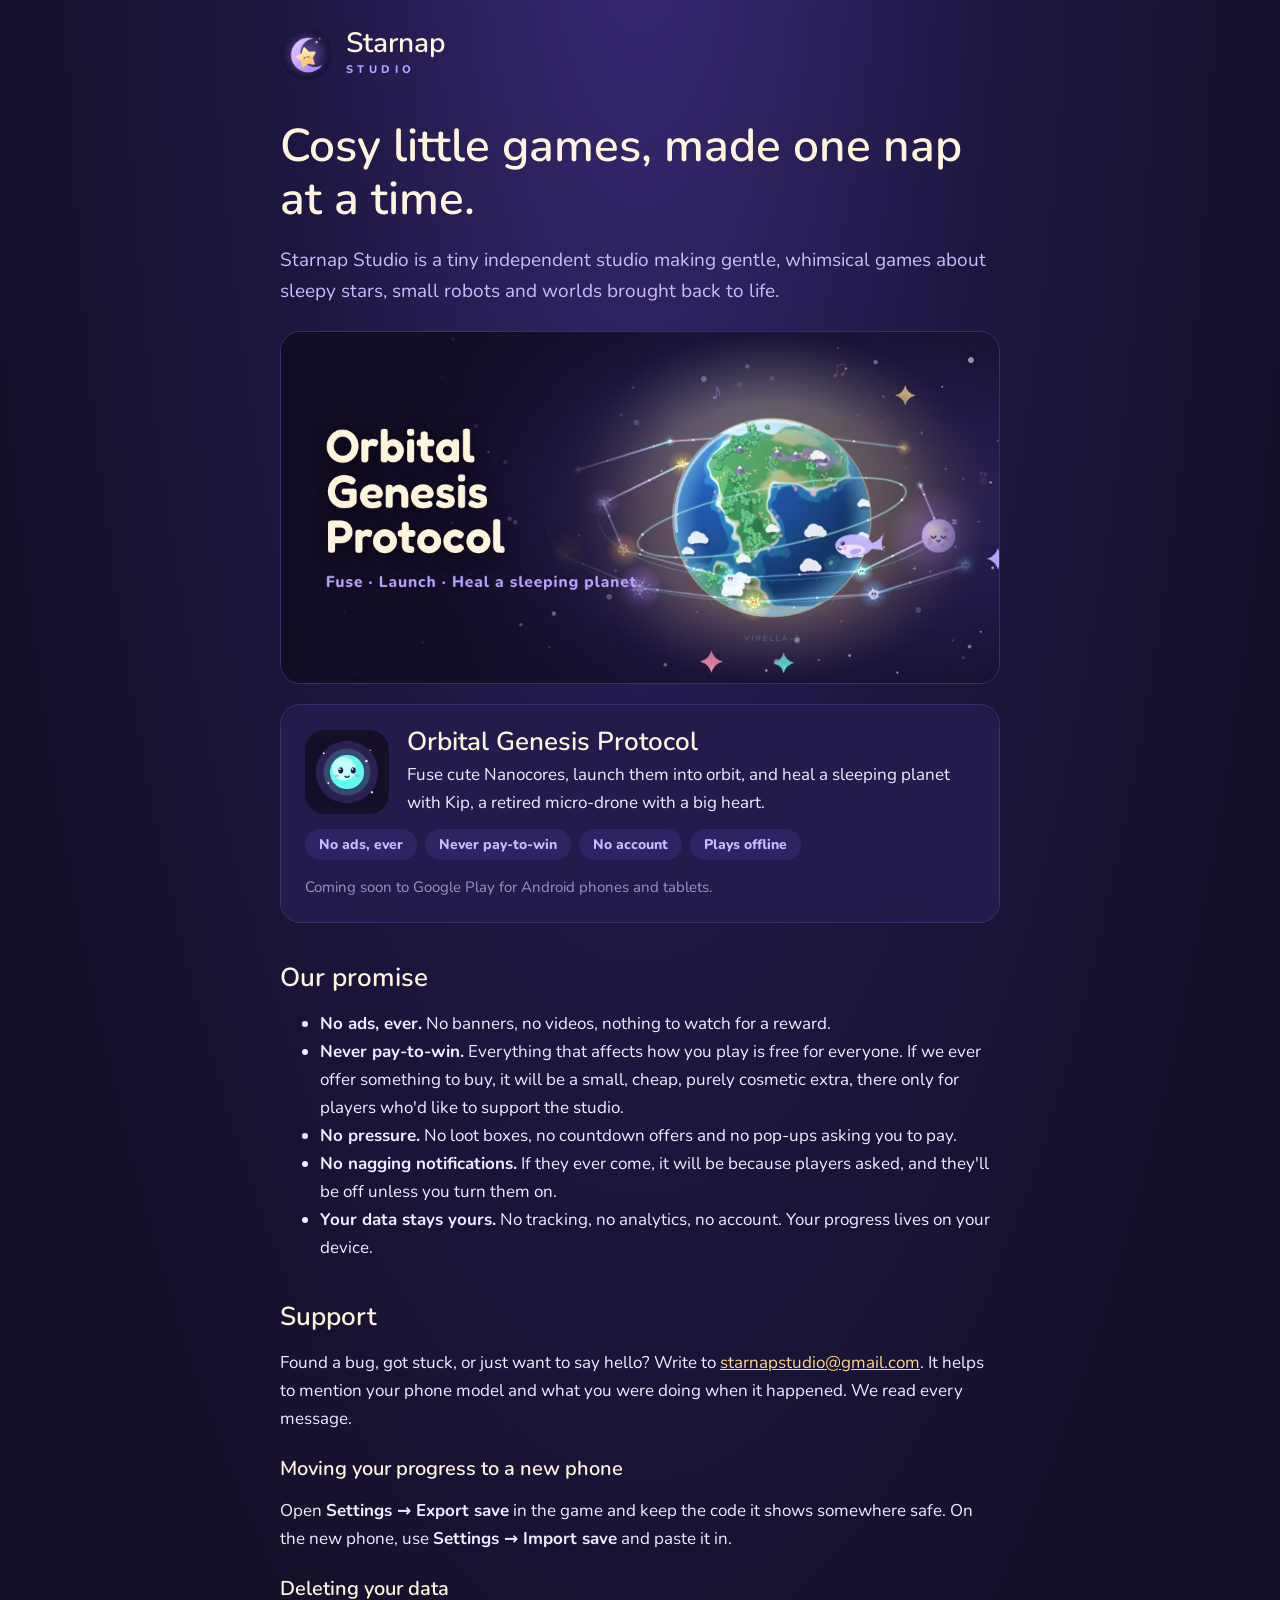
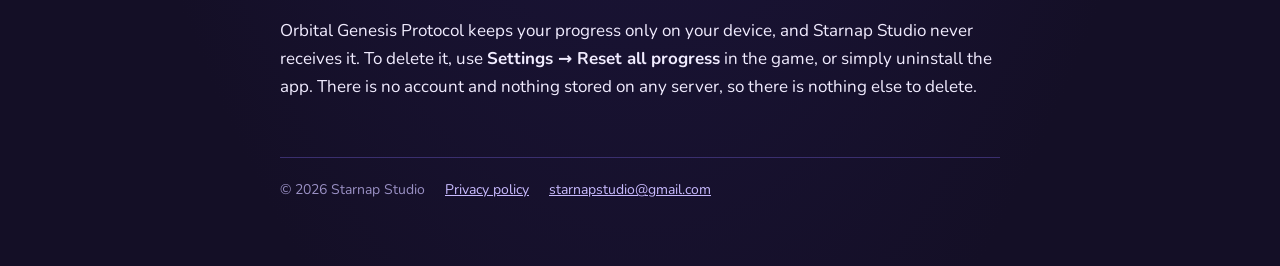
==== index.html @ 22ff3d3a "Starnap Studio website: home, support and privacy policy for Orbital Genesis Protocol Co-Authored-By" ====
<!doctype html>
<html lang="en">
<head>
<meta charset="utf-8">
<meta name="viewport" content="width=device-width, initial-scale=1">
<title>Starnap Studio</title>
<meta name="description" content="Starnap Studio makes cosy, whimsical little games. Home of Orbital Genesis Protocol.">
<link rel="icon" href="starnap-studio.png">
<link rel="stylesheet" href="style.css">
</head>
<body>
<div class="wrap">
  <header><a href="./"><img src="starnap-studio.png" alt=""><span class="brand">Starnap<small>STUDIO</small></span></a></header>

  <h1>Cosy little games, made one nap at a time.</h1>
  <p class="lead">Starnap Studio is a tiny independent studio making gentle, whimsical games about sleepy stars, small robots and worlds brought back to life.</p>

  <img class="hero" src="orbital-genesis.jpg" width="1024" height="500" alt="Orbital Genesis Protocol: a healing blue-green planet circled by a glowing lattice of tiny Nanocores">

  <div class="card">
    <div class="game">
      <img src="orbital-genesis-icon.png" alt="">
      <div>
        <h2 style="margin:0 0 4px">Orbital Genesis Protocol</h2>
        <p style="margin:0">Fuse cute Nanocores, launch them into orbit, and heal a sleeping planet with Kip, a retired micro-drone with a big heart.</p>
      </div>
    </div>
    <ul class="pills"><li>No ads, ever</li><li>Never pay-to-win</li><li>No account</li><li>Plays offline</li></ul>
    <p class="muted" style="margin-bottom:0">Coming soon to Google Play for Android phones and tablets.</p>
  </div>

  <h2 id="promise">Our promise</h2>
  <ul>
    <li><b>No ads, ever.</b> No banners, no videos, nothing to watch for a reward.</li>
    <li><b>Never pay-to-win.</b> Everything that affects how you play is free for everyone. If we ever offer something to buy, it will be a small, cheap, purely cosmetic extra, there only for players who'd like to support the studio.</li>
    <li><b>No pressure.</b> No loot boxes, no countdown offers and no pop-ups asking you to pay.</li>
    <li><b>No nagging notifications.</b> If they ever come, it will be because players asked, and they'll be off unless you turn them on.</li>
    <li><b>Your data stays yours.</b> No tracking, no analytics, no account. Your progress lives on your device.</li>
  </ul>

  <h2 id="support">Support</h2>
  <p>Found a bug, got stuck, or just want to say hello? Write to <a href="mailto:starnapstudio@gmail.com">starnapstudio@gmail.com</a>. It helps to mention your phone model and what you were doing when it happened. We read every message.</p>

  <h3>Moving your progress to a new phone</h3>
  <p>Open <b>Settings → Export save</b> in the game and keep the code it shows somewhere safe. On the new phone, use <b>Settings → Import save</b> and paste it in.</p>

  <h3 id="delete">Deleting your data</h3>
  <p>Orbital Genesis Protocol keeps your progress only on your device, and Starnap Studio never receives it. To delete it, use <b>Settings → Reset all progress</b> in the game, or simply uninstall the app. There is no account and nothing stored on any server, so there is nothing else to delete.</p>

  <footer>
    <span>© 2026 Starnap Studio</span>
    <a href="privacy.html">Privacy policy</a>
    <a href="mailto:starnapstudio@gmail.com">starnapstudio@gmail.com</a>
  </footer>
</div>
</body>
</html>
---- style.css ----
@font-face { font-family: Fredoka; src: url(fredoka.woff2) format('woff2'); font-weight: 300 700; font-display: swap; }
@font-face { font-family: Nunito; src: url(nunito.woff2) format('woff2'); font-weight: 200 1000; font-display: swap; }
:root {
  --bg: #140f26; --bg2: #1d1640; --card: #241b4d; --line: #3a2f6e;
  --text: #f1ecff; --soft: #c9bbff; --muted: #9a90c4; --gold: #ffd68c; --lilac: #b7a3ff; --cream: #fff4dc;
}
* { box-sizing: border-box; }
html { background: var(--bg); }
body {
  margin: 0; color: var(--text); font: 17px/1.65 Nunito, system-ui, sans-serif;
  background: radial-gradient(ellipse at 50% -10%, #3a2a78 0%, var(--bg2) 40%, var(--bg) 80%) no-repeat, var(--bg);
  min-height: 100vh;
}
.wrap { max-width: 760px; margin: 0 auto; padding: 0 20px 64px; }
header { display: flex; align-items: center; gap: 14px; padding: 28px 0 8px; }
header img { width: 52px; height: 52px; border-radius: 50%; }
header a { color: inherit; text-decoration: none; display: flex; align-items: center; gap: 14px; }
.brand { font: 600 28px/1 Fredoka, Nunito, sans-serif; color: var(--cream); }
.brand small { display: block; font: 800 11px/1.6 Nunito, sans-serif; letter-spacing: .4em; color: var(--lilac); margin-top: 4px; }
h1, h2, h3 { font-family: Fredoka, Nunito, sans-serif; font-weight: 600; color: var(--cream); line-height: 1.15; }
h1 { font-size: clamp(32px, 6vw, 46px); margin: 32px 0 8px; }
h2 { font-size: 26px; margin: 40px 0 10px; }
h3 { font-size: 20px; margin: 24px 0 6px; }
p, li { color: var(--text); }
.lead { font-size: 19px; color: var(--soft); }
a { color: var(--gold); }
.card { background: var(--card); border: 1px solid var(--line); border-radius: 20px; padding: 22px 24px; margin: 20px 0; }
.hero { border-radius: 20px; width: 100%; height: auto; display: block; margin: 24px 0 8px; border: 1px solid var(--line); }
.game { display: flex; gap: 18px; align-items: center; }
.game img { width: 84px; height: 84px; border-radius: 20px; flex: none; }
.pills { display: flex; flex-wrap: wrap; gap: 8px; margin: 12px 0 0; padding: 0; list-style: none; }
.pills li { background: #2e2463; color: var(--soft); border-radius: 99px; padding: 4px 14px; font-weight: 800; font-size: 14px; }
.muted { color: var(--muted); font-size: 15px; }
footer { margin-top: 56px; padding-top: 20px; border-top: 1px solid var(--line); color: var(--muted); font-size: 14px; display: flex; flex-wrap: wrap; gap: 8px 20px; }
footer a { color: var(--soft); }
@media (max-width: 520px) { .game { flex-direction: column; align-items: flex-start; } }
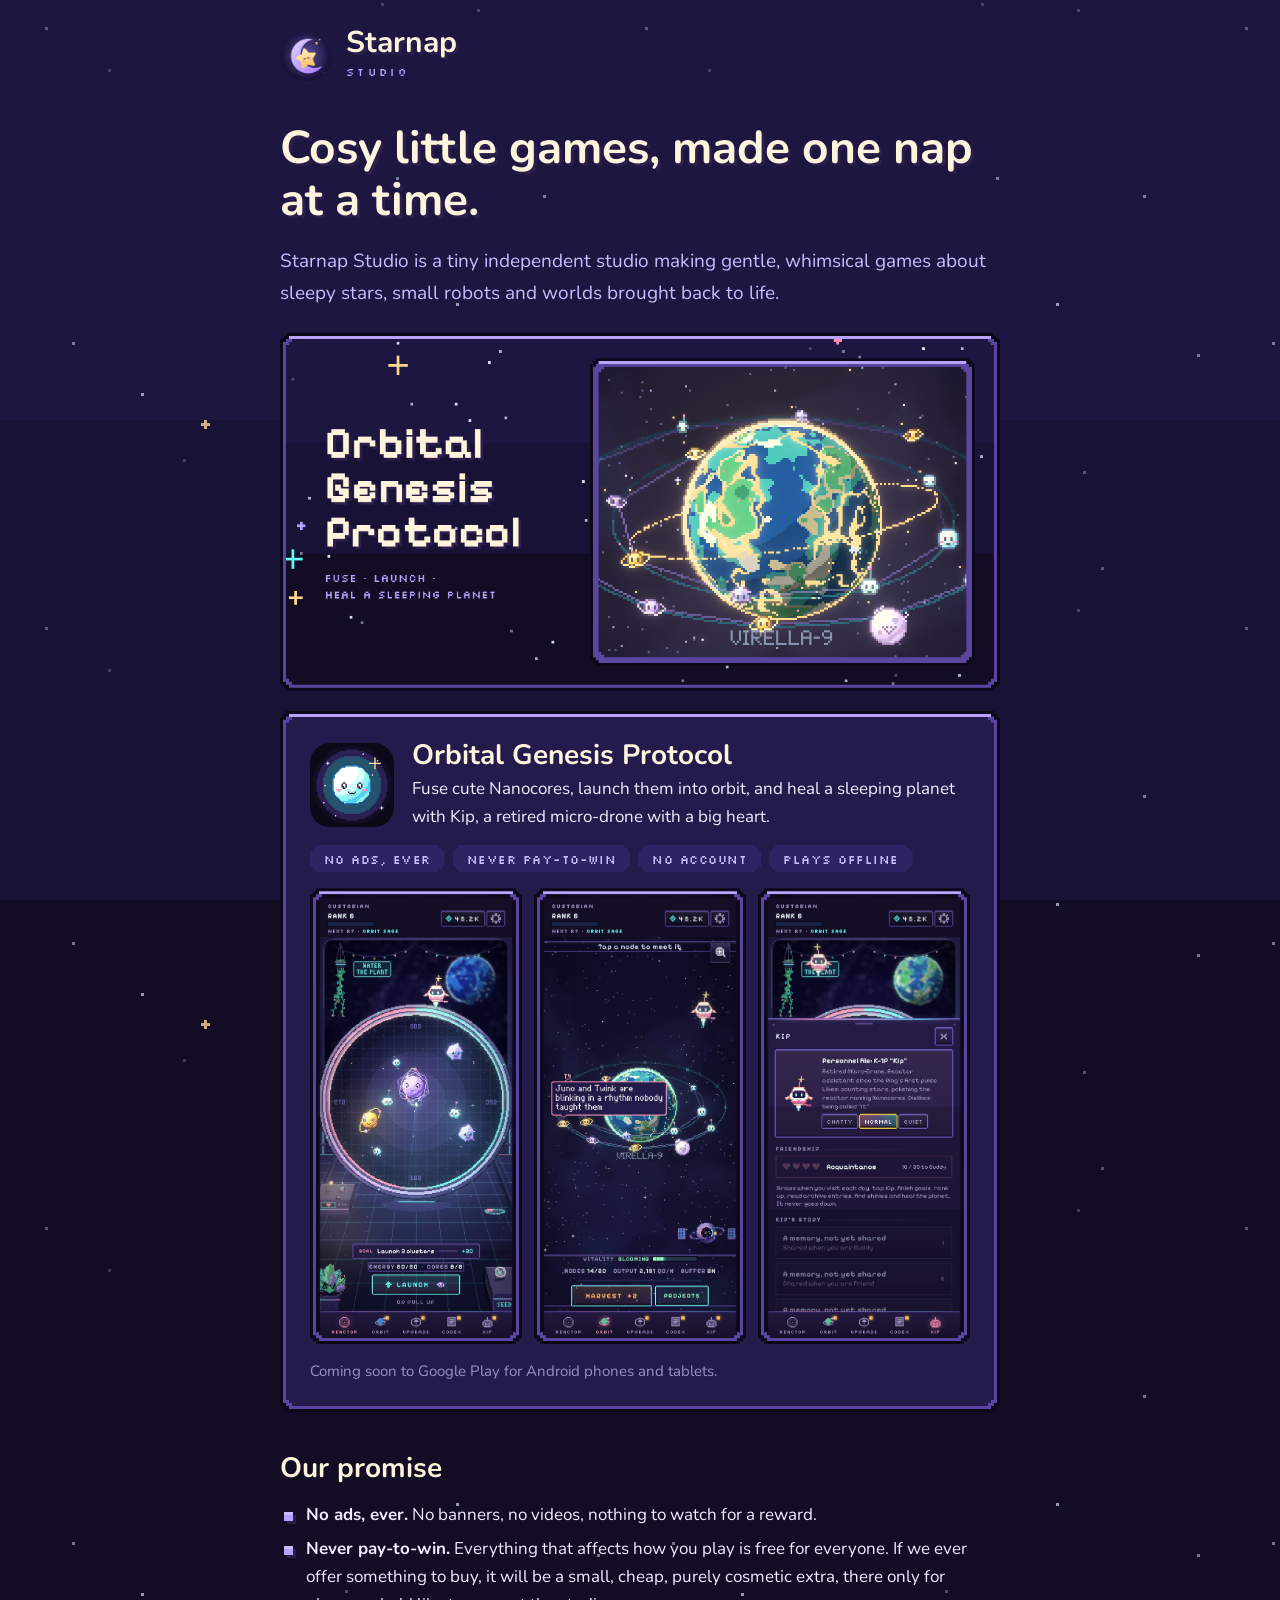
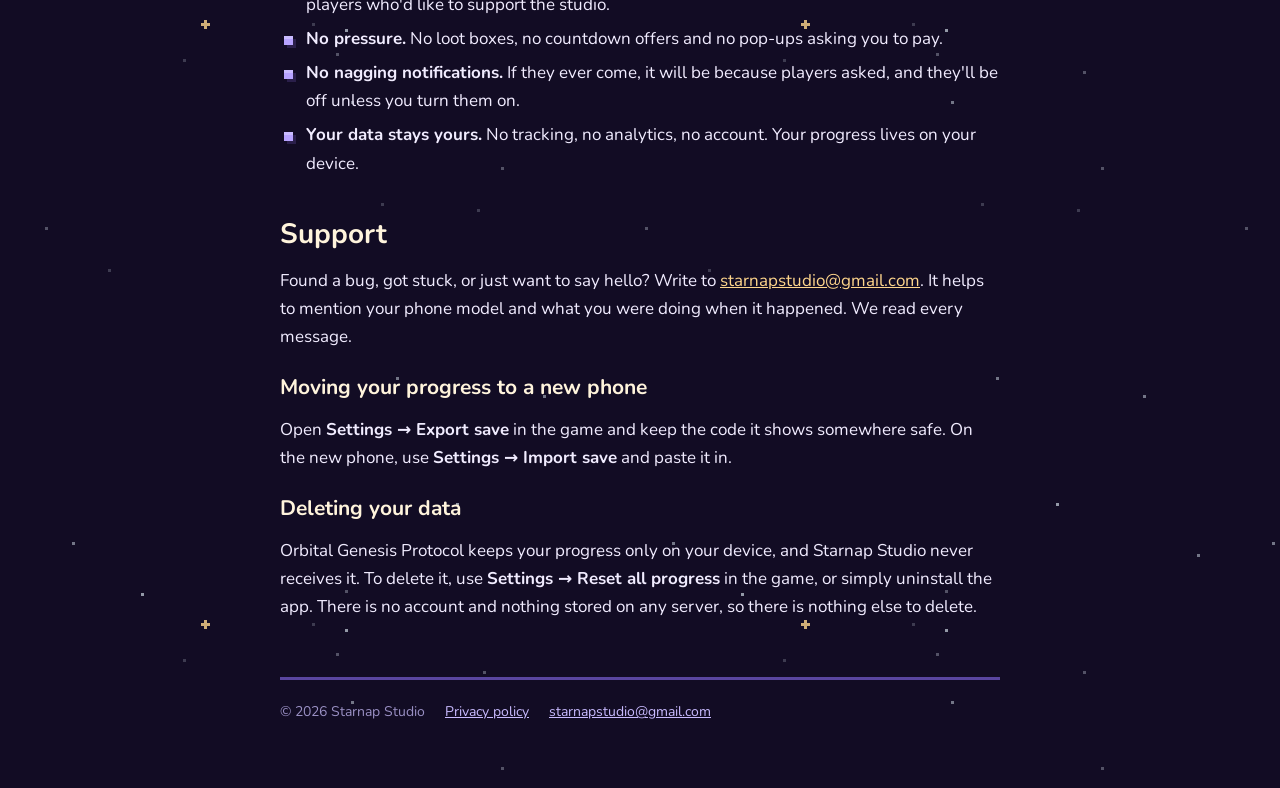
==== commit a95ef2e1: "Website in the new pixel look of Orbital Genesis Protocol: pixel fonts, notched frames, new art and " ====
--- a/index.html
+++ b/index.html
@@ -15,9 +15,9 @@
   <h1>Cosy little games, made one nap at a time.</h1>
   <p class="lead">Starnap Studio is a tiny independent studio making gentle, whimsical games about sleepy stars, small robots and worlds brought back to life.</p>
 
-  <img class="hero" src="orbital-genesis.jpg" width="1024" height="500" alt="Orbital Genesis Protocol: a healing blue-green planet circled by a glowing lattice of tiny Nanocores">
+  <div class="framed hero"><div class="in"><img src="orbital-genesis.png" width="1024" height="500" alt="Orbital Genesis Protocol: a healing blue-green planet circled by its Lattice of tiny Nanocores, in pixel art"></div></div>
 
-  <div class="card">
+  <div class="card"><div class="in"><div class="body">
     <div class="game">
       <img src="orbital-genesis-icon.png" alt="">
       <div>
@@ -26,8 +26,13 @@
       </div>
     </div>
     <ul class="pills"><li>No ads, ever</li><li>Never pay-to-win</li><li>No account</li><li>Plays offline</li></ul>
+    <div class="shots">
+      <div class="framed"><div class="in"><img src="shot-reactor.jpg" width="541" height="1201" alt="The reactor: cute Nanocores fusing in a cosy station room"></div></div>
+      <div class="framed"><div class="in"><img src="shot-orbit.jpg" width="541" height="1201" alt="The Lattice: nodes circling Virella-9"></div></div>
+      <div class="framed"><div class="in"><img src="shot-kip.jpg" width="541" height="1201" alt="Kip, the retired micro-drone"></div></div>
+    </div>
     <p class="muted" style="margin-bottom:0">Coming soon to Google Play for Android phones and tablets.</p>
-  </div>
+  </div></div></div>
 
   <h2 id="promise">Our promise</h2>
   <ul>
--- a/style.css
+++ b/style.css
@@ -1,36 +1,64 @@
-@font-face { font-family: Fredoka; src: url(fredoka.woff2) format('woff2'); font-weight: 300 700; font-display: swap; }
+/* Starnap Studio: in the pixel look of Orbital Genesis Protocol (Pixelify Sans titles, Silkscreen labels, Nunito text) */
+@font-face { font-family: Pixelify; src: url(pixelify-700.woff2) format('woff2'); font-weight: 700; font-display: swap; }
+@font-face { font-family: Pixelify; src: url(pixelify-400.woff2) format('woff2'); font-weight: 400; font-display: swap; }
+@font-face { font-family: Silkscreen; src: url(silkscreen.woff2) format('woff2'); font-weight: 400; font-display: swap; }
 @font-face { font-family: Nunito; src: url(nunito.woff2) format('woff2'); font-weight: 200 1000; font-display: swap; }
 :root {
-  --bg: #140f26; --bg2: #1d1640; --card: #241b4d; --line: #3a2f6e;
-  --text: #f1ecff; --soft: #c9bbff; --muted: #9a90c4; --gold: #ffd68c; --lilac: #b7a3ff; --cream: #fff4dc;
+  --bg: #120c24; --bg2: #181236; --bg3: #1d1640; --card: #241b4d; --line: #5a46a0; --edge: #0b0818;
+  --text: #f1ecff; --soft: #c9bbff; --muted: #9a90c4; --gold: #ffd68c; --lilac: #b7a3ff; --cream: #fff4dc; --u: 3px;
+  /* corners stepped off in whole pixels, like the game's panels */
+  --notch: polygon(calc(var(--u) * 2) 0, calc(100% - var(--u) * 2) 0, calc(100% - var(--u) * 2) var(--u), calc(100% - var(--u)) var(--u),
+    calc(100% - var(--u)) calc(var(--u) * 2), 100% calc(var(--u) * 2), 100% calc(100% - var(--u) * 2), calc(100% - var(--u)) calc(100% - var(--u) * 2),
+    calc(100% - var(--u)) calc(100% - var(--u)), calc(100% - var(--u) * 2) calc(100% - var(--u)), calc(100% - var(--u) * 2) 100%, calc(var(--u) * 2) 100%,
+    calc(var(--u) * 2) calc(100% - var(--u)), var(--u) calc(100% - var(--u)), var(--u) calc(100% - var(--u) * 2), 0 calc(100% - var(--u) * 2),
+    0 calc(var(--u) * 2), var(--u) calc(var(--u) * 2), var(--u) var(--u), calc(var(--u) * 2) var(--u));
 }
 * { box-sizing: border-box; }
 html { background: var(--bg); }
 body {
-  margin: 0; color: var(--text); font: 17px/1.65 Nunito, system-ui, sans-serif;
-  background: radial-gradient(ellipse at 50% -10%, #3a2a78 0%, var(--bg2) 40%, var(--bg) 80%) no-repeat, var(--bg);
-  min-height: 100vh;
+  margin: 0; color: var(--text); font: 17px/1.65 Nunito, system-ui, sans-serif; min-height: 100vh;
+  /* the night in flat bands, with square stars */
+  background:
+    url("data:image/svg+xml,%3Csvg xmlns='http://www.w3.org/2000/svg' width='600' height='600' shape-rendering='crispEdges'%3E%3Cg fill='%23eaf6ff'%3E%3Crect x='345' y='429' width='3' height='3' opacity='.6'/%3E%3Crect x='345' y='390' width='3' height='3' opacity='.3'/%3E%3Crect x='141' y='393' width='3' height='3' opacity='.6'/%3E%3Crect x='483' y='471' width='3' height='3' opacity='.3'/%3E%3Crect x='72' y='342' width='3' height='3' opacity='.45'/%3E%3Crect x='108' y='69' width='3' height='3' opacity='.2'/%3E%3Crect x='456' y='303' width='3' height='3' opacity='.6'/%3E%3Crect x='501' y='567' width='3' height='3' opacity='.3'/%3E%3Crect x='477' y='9' width='3' height='3' opacity='.2'/%3E%3Crect x='45' y='27' width='3' height='3' opacity='.3'/%3E%3Crect x='183' y='459' width='3' height='3' opacity='.2'/%3E%3Crect x='597' y='354' width='3' height='3' opacity='.45'/%3E%3Crect x='336' y='453' width='3' height='3' opacity='.3'/%3E%3Crect x='396' y='177' width='3' height='3' opacity='.45'/%3E%3Crect x='381' y='3' width='3' height='3' opacity='.2'/%3E%3Crect x='351' y='501' width='3' height='3' opacity='.45'/%3E%3Crect x='312' y='423' width='3' height='3' opacity='.2'/%3E%3Crect x='543' y='195' width='3' height='3' opacity='.45'/%3E%3C/g%3E%3Cg fill='%23ffd68c' opacity='.8'%3E%3Crect x='204' y='420' width='3' height='9'/%3E%3Crect x='201' y='423' width='9' height='3'/%3E%3C/g%3E%3C/svg%3E"),
+    linear-gradient(var(--bg3) 0 420px, var(--bg2) 420px 900px, var(--bg) 900px);
 }
 .wrap { max-width: 760px; margin: 0 auto; padding: 0 20px 64px; }
 header { display: flex; align-items: center; gap: 14px; padding: 28px 0 8px; }
 header img { width: 52px; height: 52px; border-radius: 50%; }
 header a { color: inherit; text-decoration: none; display: flex; align-items: center; gap: 14px; }
-.brand { font: 600 28px/1 Fredoka, Nunito, sans-serif; color: var(--cream); }
-.brand small { display: block; font: 800 11px/1.6 Nunito, sans-serif; letter-spacing: .4em; color: var(--lilac); margin-top: 4px; }
-h1, h2, h3 { font-family: Fredoka, Nunito, sans-serif; font-weight: 600; color: var(--cream); line-height: 1.15; }
-h1 { font-size: clamp(32px, 6vw, 46px); margin: 32px 0 8px; }
-h2 { font-size: 26px; margin: 40px 0 10px; }
-h3 { font-size: 20px; margin: 24px 0 6px; }
+.brand { font: 700 30px/1 Pixelify, Nunito, sans-serif; color: var(--cream); text-shadow: 3px 3px 0 #2a1f4a; }
+.brand small { display: block; font: 400 11px/1.6 Silkscreen, sans-serif; letter-spacing: .3em; color: var(--lilac); margin-top: 6px; text-shadow: none; }
+h1, h2, h3 { font-family: Pixelify, Nunito, sans-serif; font-weight: 700; color: var(--cream); line-height: 1.15; }
+h1 { font-size: clamp(32px, 6vw, 46px); margin: 32px 0 8px; text-shadow: 3px 3px 0 #2a1f4a; }
+h2 { font-size: 28px; margin: 40px 0 10px; }
+h3 { font-size: 21px; margin: 24px 0 6px; }
 p, li { color: var(--text); }
 .lead { font-size: 19px; color: var(--soft); }
 a { color: var(--gold); }
-.card { background: var(--card); border: 1px solid var(--line); border-radius: 20px; padding: 22px 24px; margin: 20px 0; }
-.hero { border-radius: 20px; width: 100%; height: auto; display: block; margin: 24px 0 8px; border: 1px solid var(--line); }
+/* a panel in the game's frame: dark edge, lilac line, light top bevel, notched corners */
+.card, .framed { position: relative; clip-path: var(--notch); background: var(--edge); padding: var(--u); margin: 20px 0; }
+.card > .in, .framed > .in { clip-path: var(--notch); background: linear-gradient(var(--lilac) 0 var(--u), var(--line) var(--u)); padding: var(--u); }
+.card > .in > .body { clip-path: var(--notch); background: var(--card); padding: 22px 24px; }
+.framed > .in > img { display: block; width: 100%; height: auto; clip-path: var(--notch); }
+.framed.hero { margin: 24px 0 8px; }
 .game { display: flex; gap: 18px; align-items: center; }
 .game img { width: 84px; height: 84px; border-radius: 20px; flex: none; }
-.pills { display: flex; flex-wrap: wrap; gap: 8px; margin: 12px 0 0; padding: 0; list-style: none; }
-.pills li { background: #2e2463; color: var(--soft); border-radius: 99px; padding: 4px 14px; font-weight: 800; font-size: 14px; }
+.pills { display: flex; flex-wrap: wrap; gap: 8px; margin: 14px 0 0; padding: 0; list-style: none; }
+.pills li { background: #2e2463; color: var(--soft); clip-path: var(--notch); padding: 5px 14px 3px; font: 400 12px/1.6 Silkscreen, sans-serif; letter-spacing: .04em; }
+.shots { display: grid; grid-template-columns: repeat(3, 1fr); gap: 12px; margin: 16px 0 4px; }
+.shots .framed { margin: 0; }
 .muted { color: var(--muted); font-size: 15px; }
-footer { margin-top: 56px; padding-top: 20px; border-top: 1px solid var(--line); color: var(--muted); font-size: 14px; display: flex; flex-wrap: wrap; gap: 8px 20px; }
+footer { margin-top: 56px; padding-top: 20px; border-top: 3px solid var(--line); color: var(--muted); font-size: 14px; display: flex; flex-wrap: wrap; gap: 8px 20px; }
 footer a { color: var(--soft); }
-@media (max-width: 520px) { .game { flex-direction: column; align-items: flex-start; } }
+@media (max-width: 520px) { .game { flex-direction: column; align-items: flex-start; } .shots { grid-template-columns: repeat(3, 1fr); gap: 8px; } }
+
+/* lists with pixel bullets: a square in lilac, a step lighter on top */
+.wrap ul:not(.pills) { list-style: none; padding-left: 26px; }
+.wrap ul:not(.pills) > li { position: relative; margin: 6px 0; }
+.wrap ul:not(.pills) > li::before { content: ''; position: absolute; left: -22px; top: .62em; width: 9px; height: 9px;
+  background: linear-gradient(var(--soft) 0 3px, var(--lilac) 3px); box-shadow: 3px 3px 0 #2a1f4a; }
+/* a page title with the game's icon beside it */
+.titled { display: flex; align-items: center; gap: 18px; margin: 32px 0 8px; }
+.titled img { width: 72px; height: 72px; border-radius: 18px; flex: none; }
+.titled h1 { margin: 0; }
+.titled .lead { margin: 4px 0 0; }
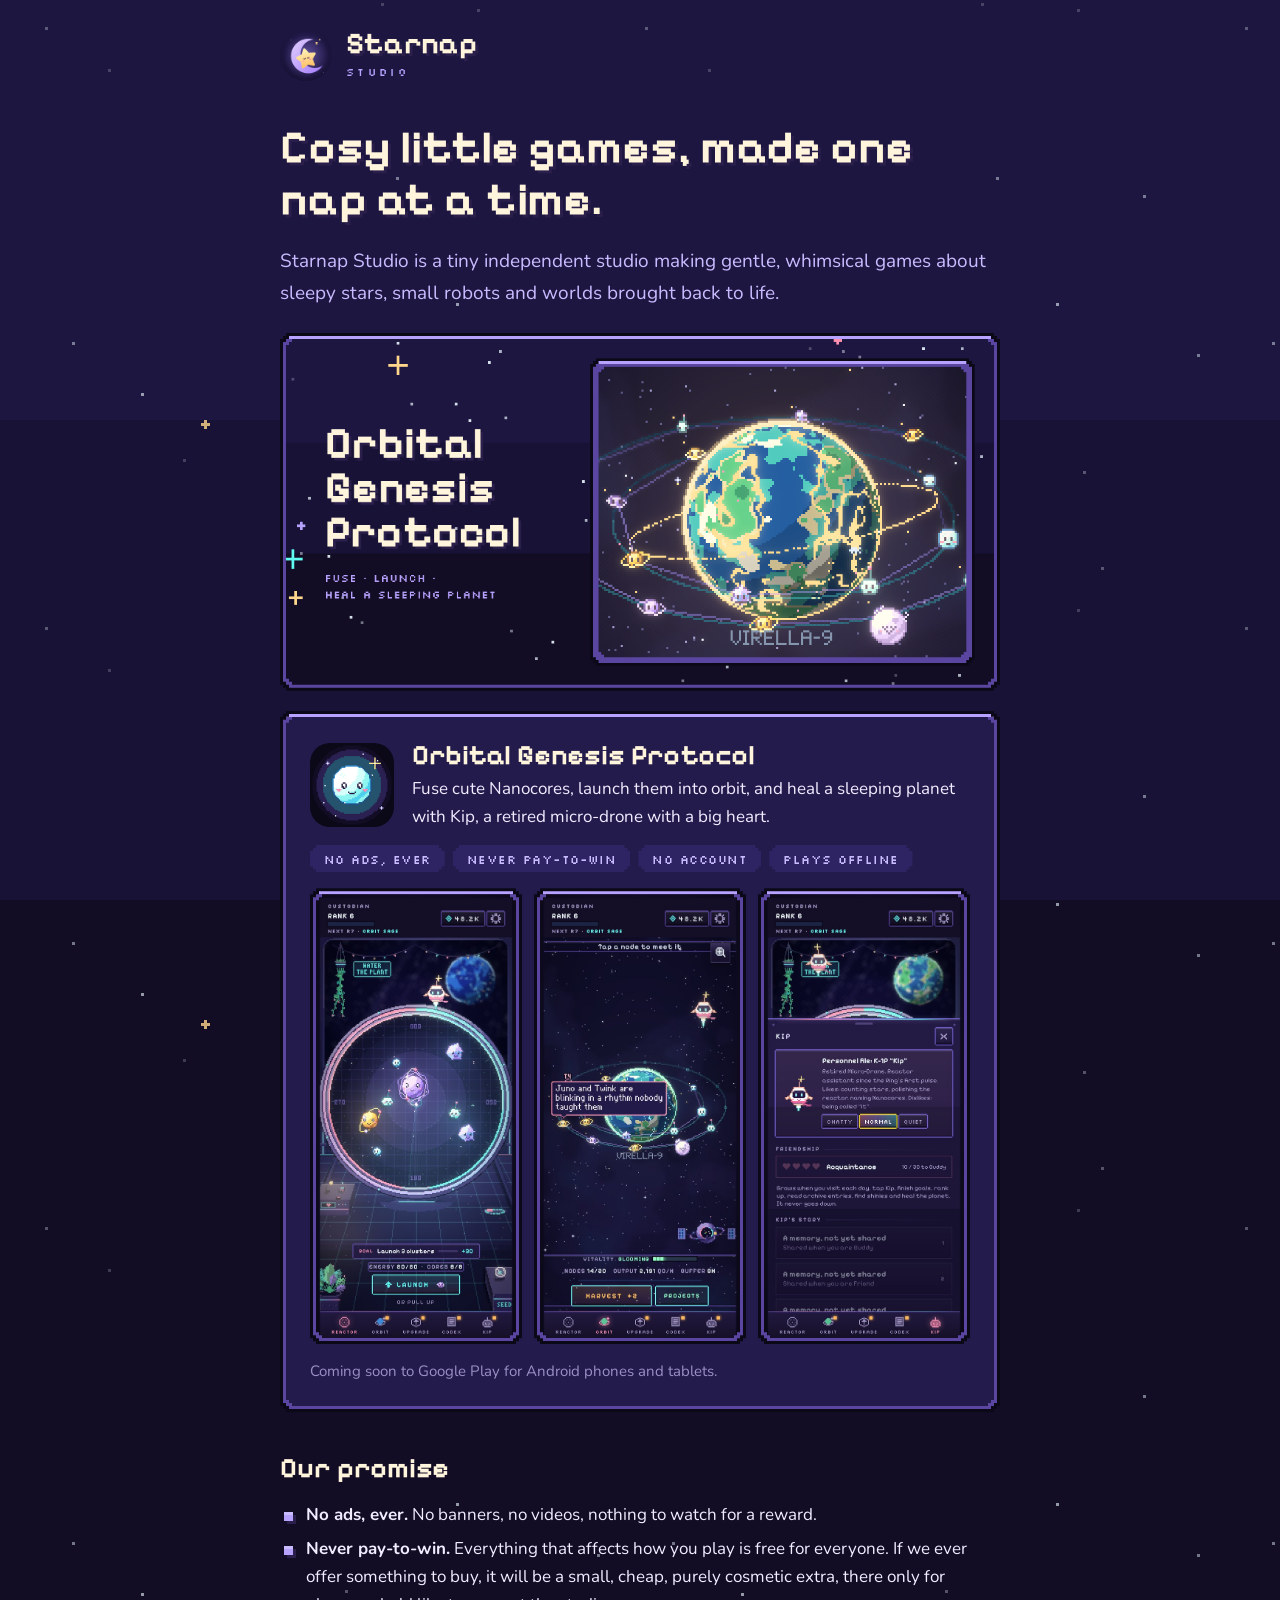
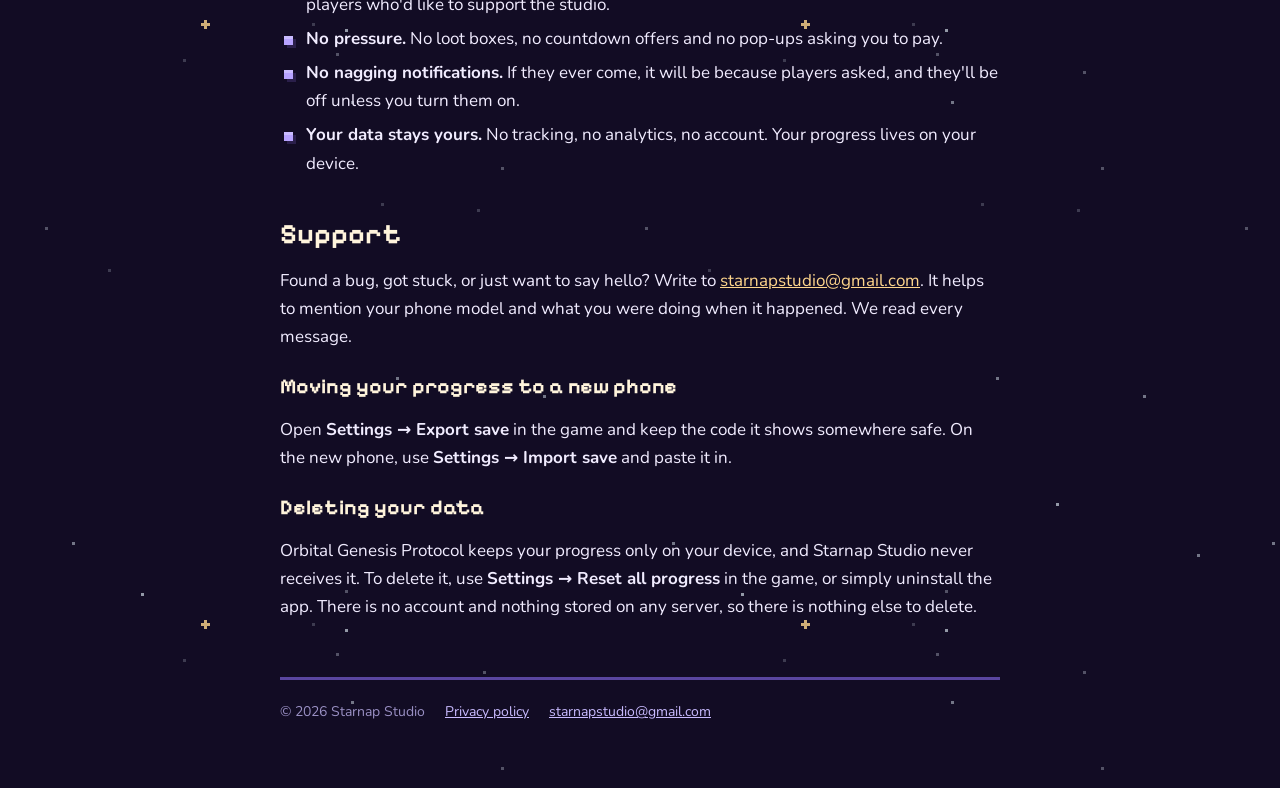
==== commit bf8132be: "Website: Pixelify Sans with a readable C and c (they read as O and o) Co-Authored-By: Claude Opus 5." ====
--- a/index.html
+++ b/index.html
@@ -6,7 +6,7 @@
 <title>Starnap Studio</title>
 <meta name="description" content="Starnap Studio makes cosy, whimsical little games. Home of Orbital Genesis Protocol.">
 <link rel="icon" href="starnap-studio.png">
-<link rel="stylesheet" href="style.css">
+<link rel="stylesheet" href="style.css?v=3">
 </head>
 <body>
 <div class="wrap">
@@ -15,11 +15,11 @@
   <h1>Cosy little games, made one nap at a time.</h1>
   <p class="lead">Starnap Studio is a tiny independent studio making gentle, whimsical games about sleepy stars, small robots and worlds brought back to life.</p>
 
-  <div class="framed hero"><div class="in"><img src="orbital-genesis.png" width="1024" height="500" alt="Orbital Genesis Protocol: a healing blue-green planet circled by its Lattice of tiny Nanocores, in pixel art"></div></div>
+  <div class="framed hero"><div class="in"><img src="orbital-genesis.png?v=3" width="1024" height="500" alt="Orbital Genesis Protocol: a healing blue-green planet circled by its Lattice of tiny Nanocores, in pixel art"></div></div>
 
   <div class="card"><div class="in"><div class="body">
     <div class="game">
-      <img src="orbital-genesis-icon.png" alt="">
+      <img src="orbital-genesis-icon.png?v=3" alt="">
       <div>
         <h2 style="margin:0 0 4px">Orbital Genesis Protocol</h2>
         <p style="margin:0">Fuse cute Nanocores, launch them into orbit, and heal a sleeping planet with Kip, a retired micro-drone with a big heart.</p>
@@ -27,9 +27,9 @@
     </div>
     <ul class="pills"><li>No ads, ever</li><li>Never pay-to-win</li><li>No account</li><li>Plays offline</li></ul>
     <div class="shots">
-      <div class="framed"><div class="in"><img src="shot-reactor.jpg" width="541" height="1201" alt="The reactor: cute Nanocores fusing in a cosy station room"></div></div>
-      <div class="framed"><div class="in"><img src="shot-orbit.jpg" width="541" height="1201" alt="The Lattice: nodes circling Virella-9"></div></div>
-      <div class="framed"><div class="in"><img src="shot-kip.jpg" width="541" height="1201" alt="Kip, the retired micro-drone"></div></div>
+      <div class="framed"><div class="in"><img src="shot-reactor.jpg?v=3" width="541" height="1201" alt="The reactor: cute Nanocores fusing in a cosy station room"></div></div>
+      <div class="framed"><div class="in"><img src="shot-orbit.jpg?v=3" width="541" height="1201" alt="The Lattice: nodes circling Virella-9"></div></div>
+      <div class="framed"><div class="in"><img src="shot-kip.jpg?v=3" width="541" height="1201" alt="Kip, the retired micro-drone"></div></div>
     </div>
     <p class="muted" style="margin-bottom:0">Coming soon to Google Play for Android phones and tablets.</p>
   </div></div></div>
--- a/style.css
+++ b/style.css
@@ -1,7 +1,7 @@
 /* Starnap Studio: in the pixel look of Orbital Genesis Protocol (Pixelify Sans titles, Silkscreen labels, Nunito text) */
-@font-face { font-family: Pixelify; src: url(pixelify-700.woff2) format('woff2'); font-weight: 700; font-display: swap; }
-@font-face { font-family: Pixelify; src: url(pixelify-400.woff2) format('woff2'); font-weight: 400; font-display: swap; }
-@font-face { font-family: Silkscreen; src: url(silkscreen.woff2) format('woff2'); font-weight: 400; font-display: swap; }
+@font-face { font-family: Pixelify; src: url(pixelify-700.woff2?v=3) format('woff2'); font-weight: 700; font-display: swap; }
+@font-face { font-family: Pixelify; src: url(pixelify-400.woff2?v=3) format('woff2'); font-weight: 400; font-display: swap; }
+@font-face { font-family: Silkscreen; src: url(silkscreen.woff2?v=3) format('woff2'); font-weight: 400; font-display: swap; }
 @font-face { font-family: Nunito; src: url(nunito.woff2) format('woff2'); font-weight: 200 1000; font-display: swap; }
 :root {
   --bg: #120c24; --bg2: #181236; --bg3: #1d1640; --card: #241b4d; --line: #5a46a0; --edge: #0b0818;
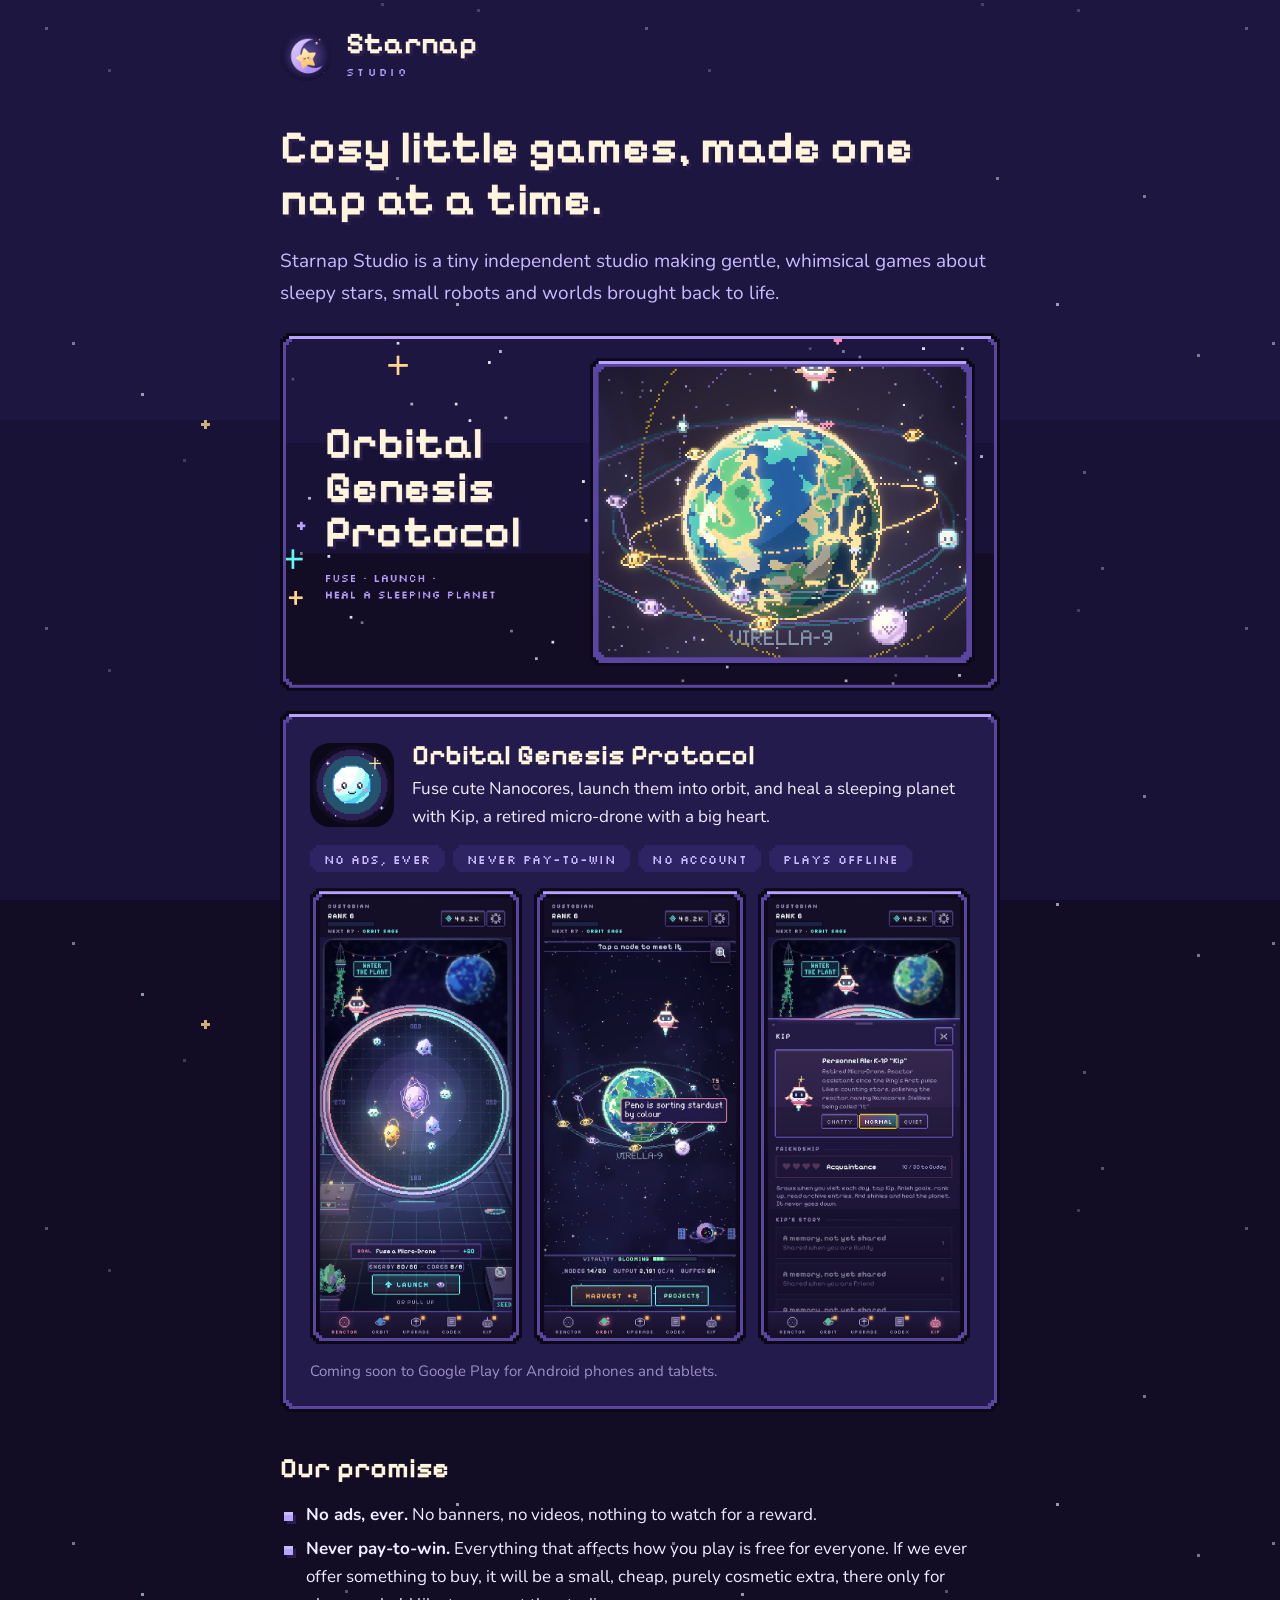
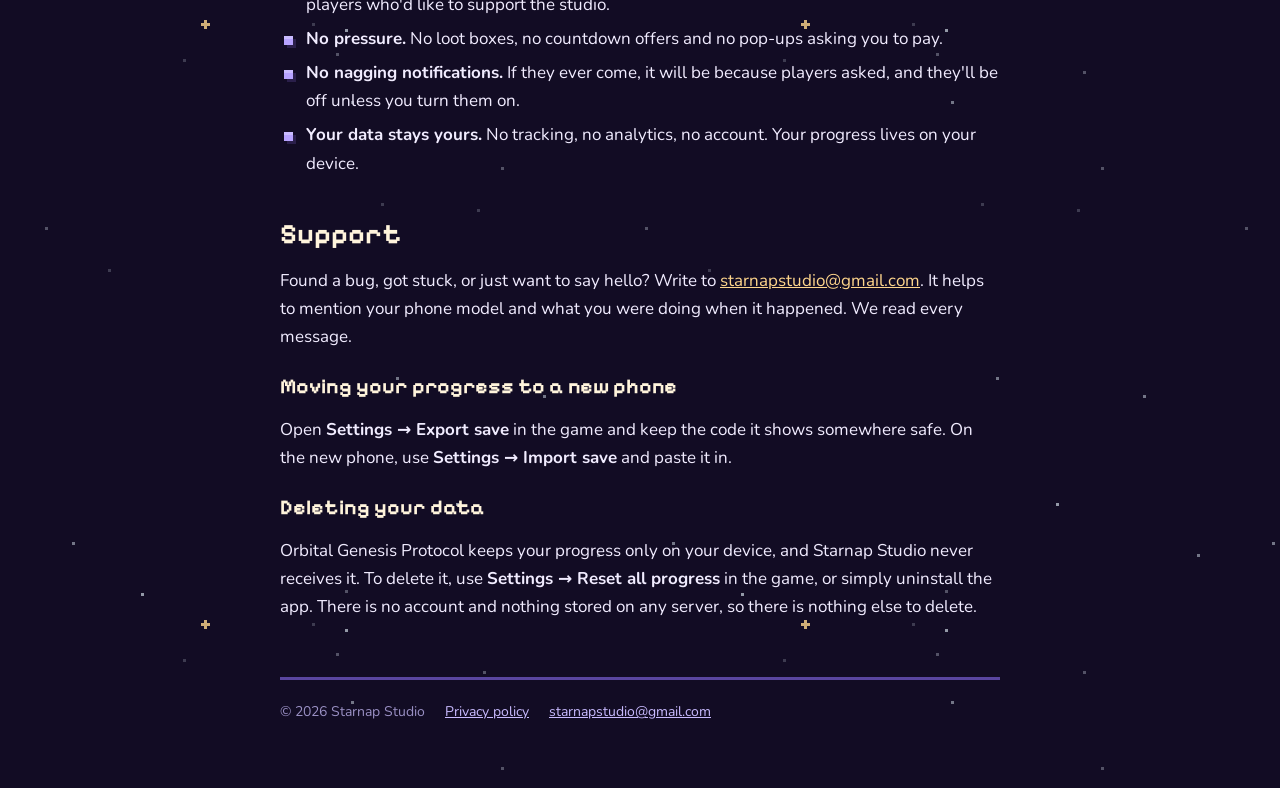
==== commit aee95528: "Website: screenshots and feature graphic recaptured with the fixed font Co-Authored-By: Claude Opus " ====
--- a/index.html
+++ b/index.html
@@ -6,7 +6,7 @@
 <title>Starnap Studio</title>
 <meta name="description" content="Starnap Studio makes cosy, whimsical little games. Home of Orbital Genesis Protocol.">
 <link rel="icon" href="starnap-studio.png">
-<link rel="stylesheet" href="style.css?v=3">
+<link rel="stylesheet" href="style.css?v=4">
 </head>
 <body>
 <div class="wrap">
@@ -15,11 +15,11 @@
   <h1>Cosy little games, made one nap at a time.</h1>
   <p class="lead">Starnap Studio is a tiny independent studio making gentle, whimsical games about sleepy stars, small robots and worlds brought back to life.</p>
 
-  <div class="framed hero"><div class="in"><img src="orbital-genesis.png?v=3" width="1024" height="500" alt="Orbital Genesis Protocol: a healing blue-green planet circled by its Lattice of tiny Nanocores, in pixel art"></div></div>
+  <div class="framed hero"><div class="in"><img src="orbital-genesis.png?v=4" width="1024" height="500" alt="Orbital Genesis Protocol: a healing blue-green planet circled by its Lattice of tiny Nanocores, in pixel art"></div></div>
 
   <div class="card"><div class="in"><div class="body">
     <div class="game">
-      <img src="orbital-genesis-icon.png?v=3" alt="">
+      <img src="orbital-genesis-icon.png?v=4" alt="">
       <div>
         <h2 style="margin:0 0 4px">Orbital Genesis Protocol</h2>
         <p style="margin:0">Fuse cute Nanocores, launch them into orbit, and heal a sleeping planet with Kip, a retired micro-drone with a big heart.</p>
@@ -27,9 +27,9 @@
     </div>
     <ul class="pills"><li>No ads, ever</li><li>Never pay-to-win</li><li>No account</li><li>Plays offline</li></ul>
     <div class="shots">
-      <div class="framed"><div class="in"><img src="shot-reactor.jpg?v=3" width="541" height="1201" alt="The reactor: cute Nanocores fusing in a cosy station room"></div></div>
-      <div class="framed"><div class="in"><img src="shot-orbit.jpg?v=3" width="541" height="1201" alt="The Lattice: nodes circling Virella-9"></div></div>
-      <div class="framed"><div class="in"><img src="shot-kip.jpg?v=3" width="541" height="1201" alt="Kip, the retired micro-drone"></div></div>
+      <div class="framed"><div class="in"><img src="shot-reactor.jpg?v=4" width="541" height="1201" alt="The reactor: cute Nanocores fusing in a cosy station room"></div></div>
+      <div class="framed"><div class="in"><img src="shot-orbit.jpg?v=4" width="541" height="1201" alt="The Lattice: nodes circling Virella-9"></div></div>
+      <div class="framed"><div class="in"><img src="shot-kip.jpg?v=4" width="541" height="1201" alt="Kip, the retired micro-drone"></div></div>
     </div>
     <p class="muted" style="margin-bottom:0">Coming soon to Google Play for Android phones and tablets.</p>
   </div></div></div>
--- a/style.css
+++ b/style.css
@@ -1,7 +1,7 @@
 /* Starnap Studio: in the pixel look of Orbital Genesis Protocol (Pixelify Sans titles, Silkscreen labels, Nunito text) */
-@font-face { font-family: Pixelify; src: url(pixelify-700.woff2?v=3) format('woff2'); font-weight: 700; font-display: swap; }
-@font-face { font-family: Pixelify; src: url(pixelify-400.woff2?v=3) format('woff2'); font-weight: 400; font-display: swap; }
-@font-face { font-family: Silkscreen; src: url(silkscreen.woff2?v=3) format('woff2'); font-weight: 400; font-display: swap; }
+@font-face { font-family: Pixelify; src: url(pixelify-700.woff2?v=4) format('woff2'); font-weight: 700; font-display: swap; }
+@font-face { font-family: Pixelify; src: url(pixelify-400.woff2?v=4) format('woff2'); font-weight: 400; font-display: swap; }
+@font-face { font-family: Silkscreen; src: url(silkscreen.woff2?v=4) format('woff2'); font-weight: 400; font-display: swap; }
 @font-face { font-family: Nunito; src: url(nunito.woff2) format('woff2'); font-weight: 200 1000; font-display: swap; }
 :root {
   --bg: #120c24; --bg2: #181236; --bg3: #1d1640; --card: #241b4d; --line: #5a46a0; --edge: #0b0818;
